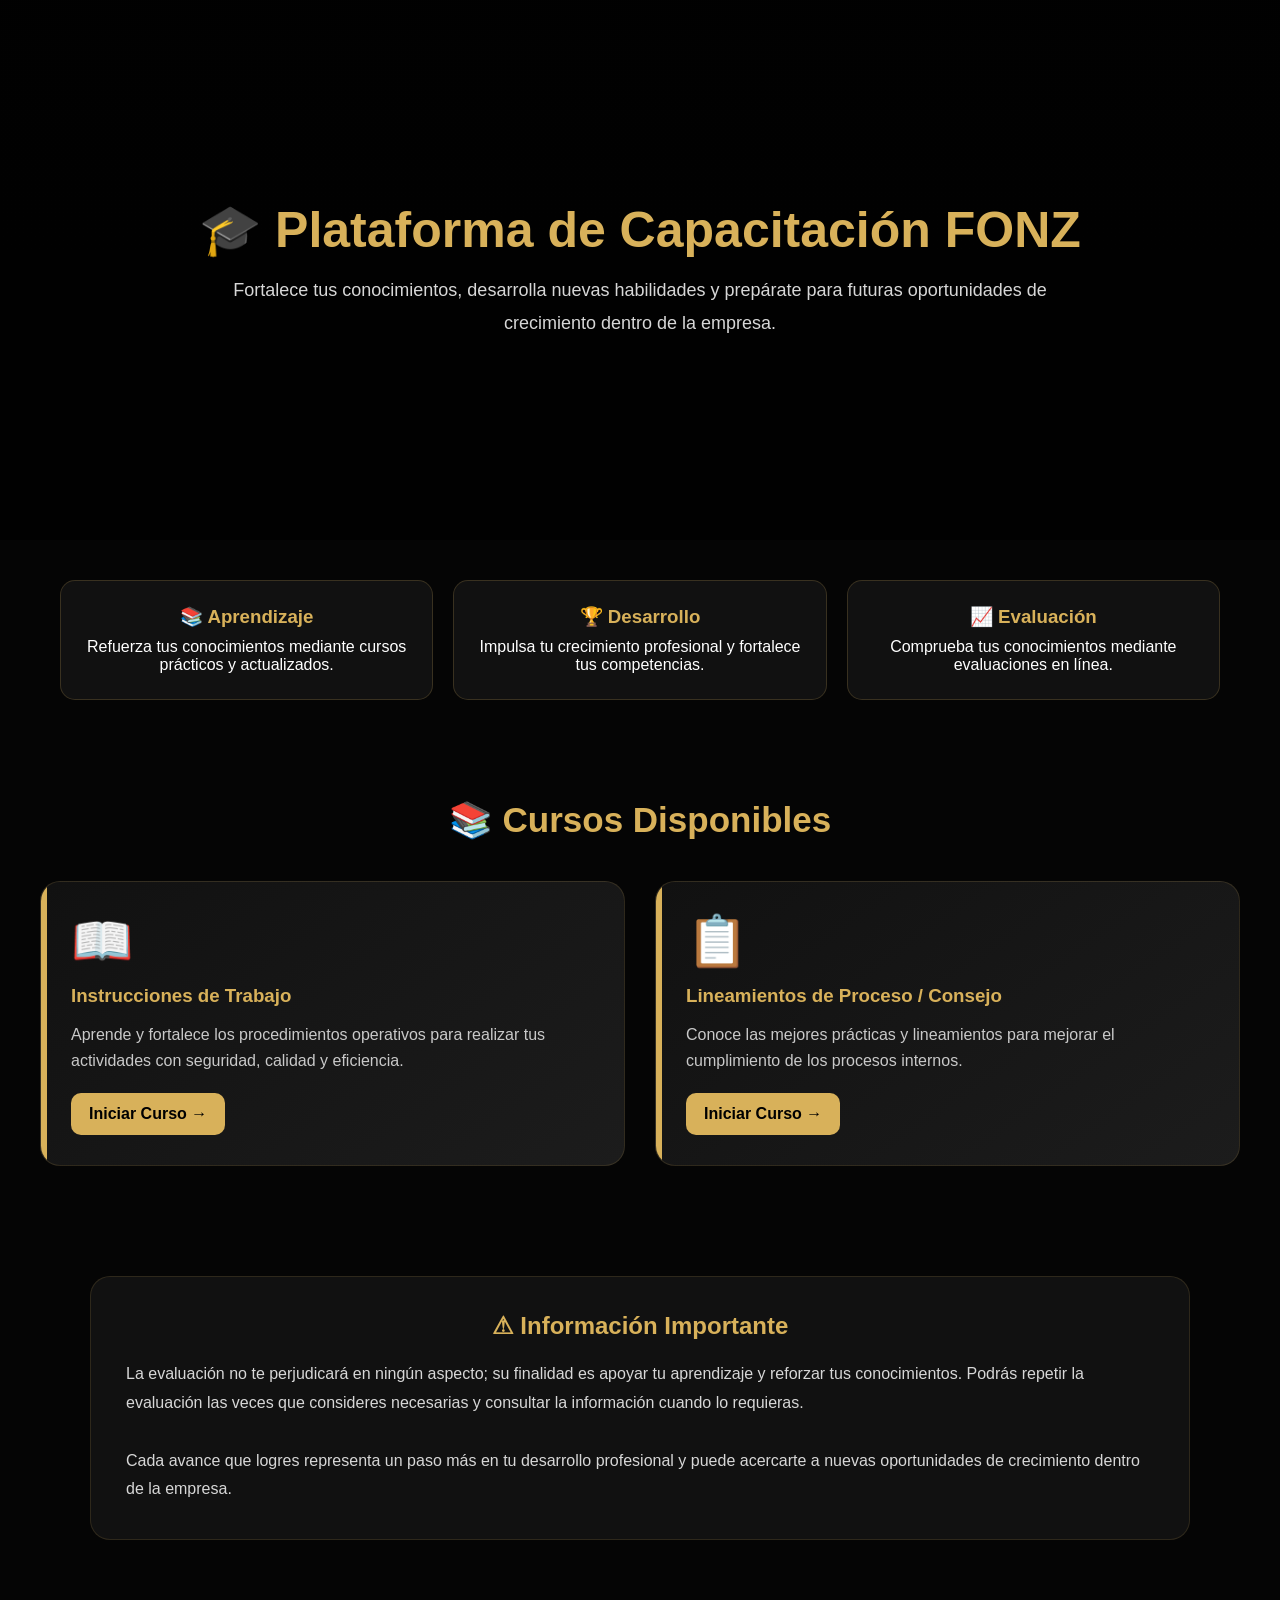
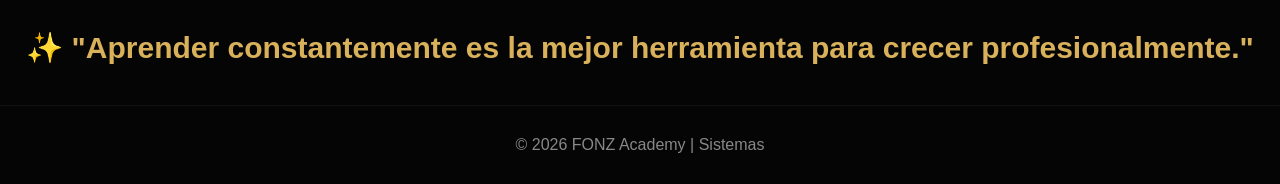
==== index.html @ 70966c22 "inicial" ====
<!DOCTYPE html>

<html lang="es">
<head>
<meta charset="UTF-8">
<meta name="viewport" content="width=device-width, initial-scale=1.0">
<title>FONZ Academy</title>

<style>

*{
    margin:0;
    padding:0;
    box-sizing:border-box;
    font-family:"Segoe UI",sans-serif;
}

body{
    background:#050505;
    color:white;
}

/* HERO */
.hero{
    min-height:60vh;
    display:flex;
    flex-direction:column;
    justify-content:center;
    align-items:center;
    text-align:center;
    padding:60px 20px;
    background:
    linear-gradient(
    rgba(0,0,0,.75),
    rgba(0,0,0,.85)),
    url("https://images.unsplash.com/photo-1516321318423-f06f85e504b3?w=1600");
    background-size:cover;
    background-position:center;
}

.hero h1{
    font-size:50px;
    color:#d8b15a;
    margin-bottom:15px;
}

.hero p{
    max-width:900px;
    color:#d7d7d7;
    line-height:1.8;
    font-size:18px;
}

/* INFO */
.info{
    max-width:1200px;
    margin:auto;
    display:grid;
    grid-template-columns:repeat(auto-fit,minmax(250px,1fr));
    gap:20px;
    padding:40px 20px;
}

.info-card{
    background:#111;
    border:1px solid rgba(216,177,90,.2);
    border-radius:15px;
    padding:25px;
    text-align:center;
}

.info-card h3{
    color:#d8b15a;
    margin-bottom:10px;
}

/* CURSOS */
.cursos{
    padding:60px 20px;
}

.cursos h2{
    text-align:center;
    color:#d8b15a;
    margin-bottom:40px;
    font-size:35px;
}

.contenedor{
    max-width:1200px;
    margin:auto;
    display:grid;
    grid-template-columns:repeat(auto-fit,minmax(320px,1fr));
    gap:30px;
}

/* TARJETAS */
.card{
    background:linear-gradient(145deg,#111,#1c1c1c);
    border-radius:20px;
    padding:30px;
    text-decoration:none;
    color:white;
    position:relative;
    overflow:hidden;
    border:1px solid rgba(216,177,90,.15);
    transition:.3s;
}

.card::before{
    content:"";
    position:absolute;
    top:0;
    left:0;
    width:6px;
    height:100%;
    background:#d8b15a;
}

.card:hover{
    transform:translateY(-10px);
    border-color:#d8b15a;
    box-shadow:0 15px 35px rgba(216,177,90,.25);
}

.card-icon{
    font-size:50px;
    margin-bottom:15px;
}

.card h3{
    color:#d8b15a;
    margin-bottom:15px;
    text-align:left;
}

.card p{
    color:#c9c9c9;
    line-height:1.6;
}

.btn{
    display:inline-block;
    margin-top:20px;
    background:#d8b15a;
    color:black;
    padding:12px 18px;
    border-radius:10px;
    font-weight:bold;
}

/* IMPORTANTE */
.importante{
    max-width:1100px;
    margin:50px auto;
    background:#111;
    border-radius:20px;
    border:1px solid rgba(216,177,90,.15);
    padding:35px;
}

.importante h2{
    color:#d8b15a;
    text-align:center;
    margin-bottom:20px;
}

.importante p{
    line-height:1.8;
    color:#d7d7d7;
}

/* FRASE */
.frase{
    text-align:center;
    padding:40px 20px;
}

.frase h2{
    color:#d8b15a;
    font-size:30px;
}

/* FOOTER */
footer{
    text-align:center;
    padding:30px;
    color:#888;
    border-top:1px solid rgba(255,255,255,.05);
}

/* RESPONSIVE */
@media(max-width:768px){

    .hero h1{
        font-size:32px;
    }

    .hero p{
        font-size:15px;
    }

    .cursos h2{
        font-size:28px;
    }

    .frase h2{
        font-size:22px;
    }

    .contenedor{
        grid-template-columns:1fr;
    }
}

</style>

</head>
<body>

<!-- HERO -->

<section class="hero">


<h1>🎓 Plataforma de Capacitación FONZ</h1>

<p>
    Fortalece tus conocimientos, desarrolla nuevas habilidades y
    prepárate para futuras oportunidades de crecimiento dentro de la empresa.
</p>


</section>

<!-- OBJETIVOS -->

<section class="info">


<div class="info-card">
    <h3>📚 Aprendizaje</h3>
    <p>Refuerza tus conocimientos mediante cursos prácticos y actualizados.</p>
</div>

<div class="info-card">
    <h3>🏆 Desarrollo</h3>
    <p>Impulsa tu crecimiento profesional y fortalece tus competencias.</p>
</div>

<div class="info-card">
    <h3>📈 Evaluación</h3>
    <p>Comprueba tus conocimientos mediante evaluaciones en línea.</p>
</div>


</section>

<!-- CURSOS -->

<section class="cursos">


<h2>📚 Cursos Disponibles</h2>

<div class="contenedor">

    <a href="Introduccion.html" class="card">

        <div class="card-icon">📖</div>

        <h3>Instrucciones de Trabajo</h3>

        <p>
            Aprende y fortalece los procedimientos operativos para
            realizar tus actividades con seguridad, calidad y eficiencia.
        </p>

        <span class="btn">
            Iniciar Curso →
        </span>

    </a>

    <a href="Lineamiento.html" class="card">

        <div class="card-icon">📋</div>

        <h3>Lineamientos de Proceso / Consejo</h3>

        <p>
            Conoce las mejores prácticas y lineamientos para mejorar
            el cumplimiento de los procesos internos.
        </p>

        <span class="btn">
            Iniciar Curso →
        </span>

    </a>

</div>


</section>

<!-- IMPORTANTE -->

<section class="importante">


<h2>⚠ Información Importante</h2>

<p>
    La evaluación no te perjudicará en ningún aspecto; su finalidad es apoyar tu aprendizaje
    y reforzar tus conocimientos. Podrás repetir la evaluación las veces que consideres necesarias
    y consultar la información cuando lo requieras.
    <br><br>
    Cada avance que logres representa un paso más en tu desarrollo profesional y puede acercarte
    a nuevas oportunidades de crecimiento dentro de la empresa.
</p>


</section>

<!-- FRASE -->

<section class="frase">


<h2>
    ✨ "Aprender constantemente es la mejor herramienta para crecer profesionalmente."
</h2>


</section>

<footer>
    © 2026 FONZ Academy | Sistemas
</footer>

</body>
</html>
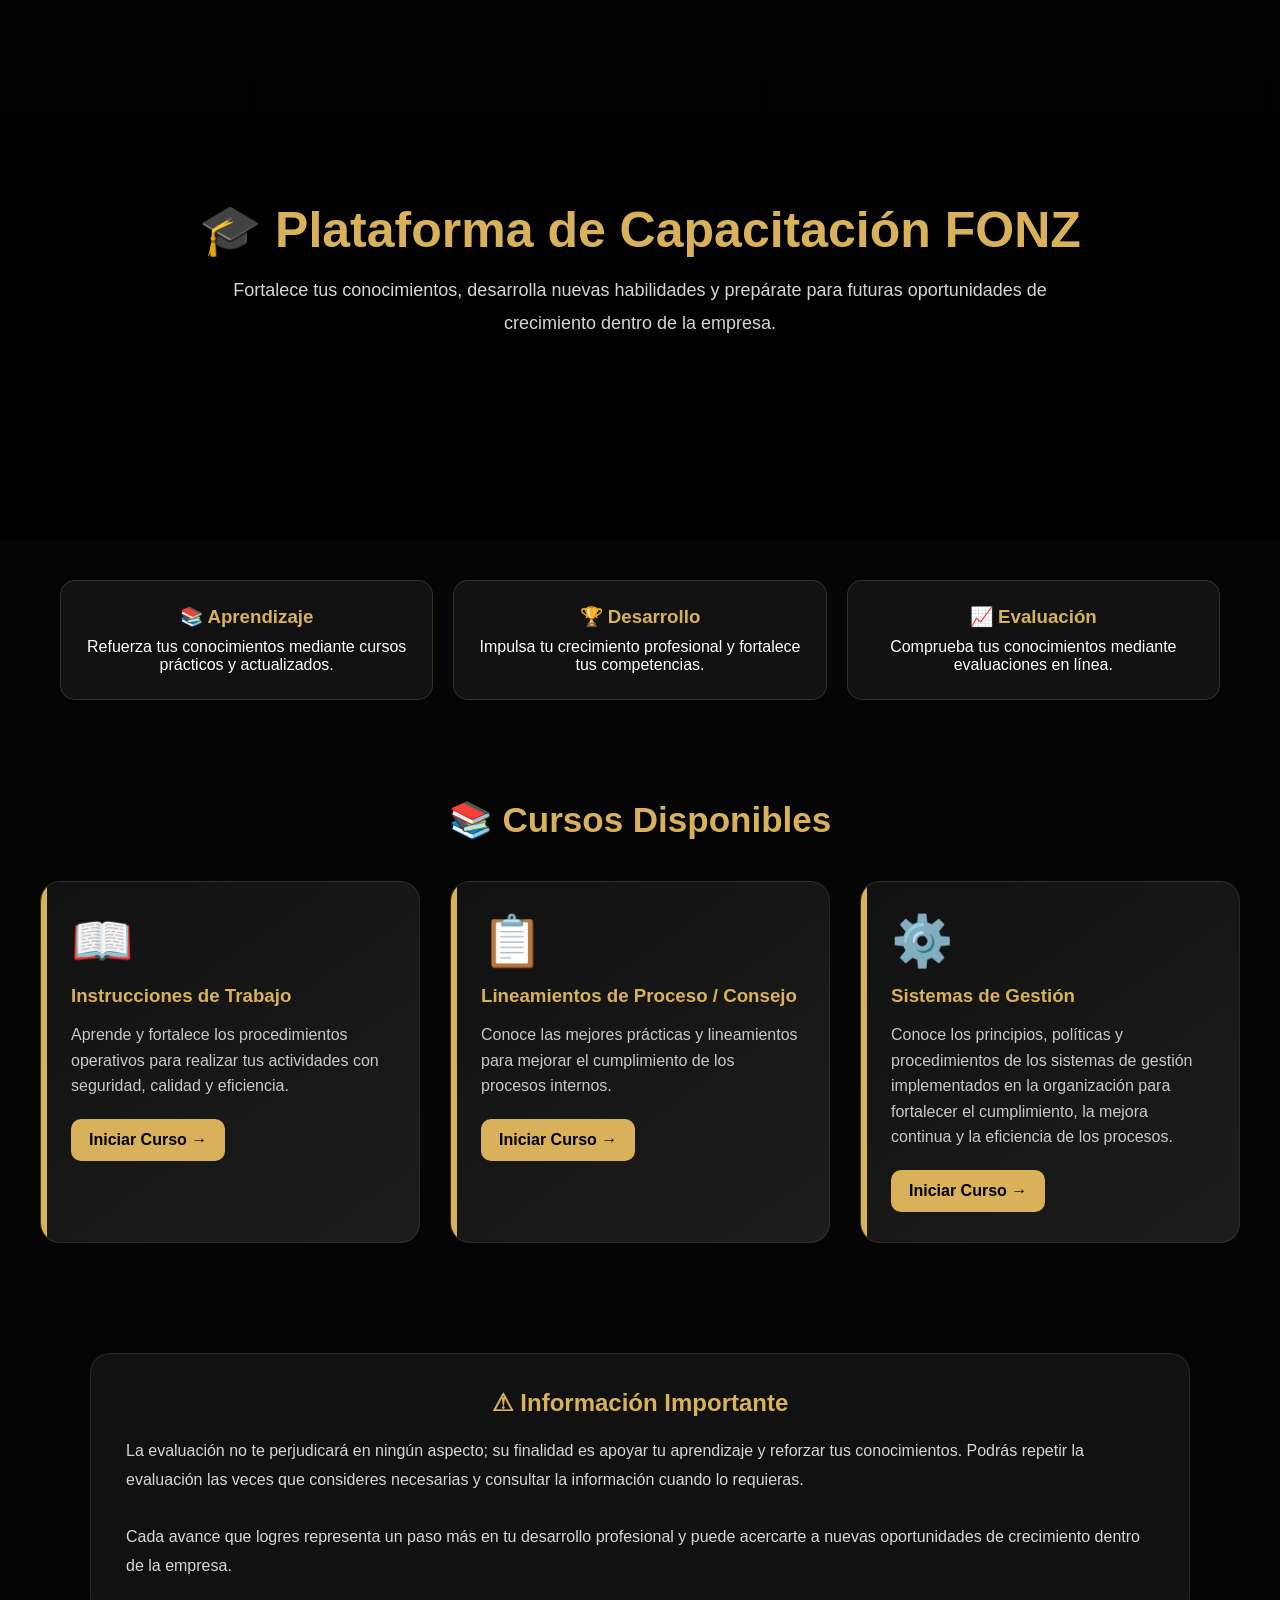
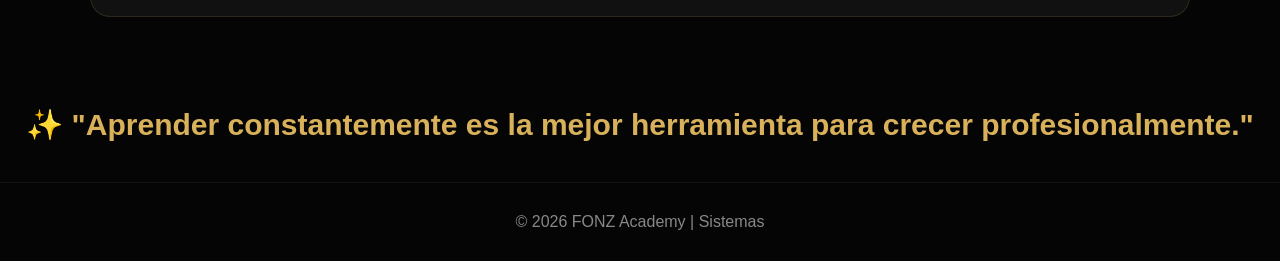
==== commit cb6153d0: "Refactor index.html structure and styles Sistema de Gestion" ====
--- a/index.html
+++ b/index.html
@@ -299,6 +299,24 @@
 
     </a>
 
+    <a href="Sistema.html" class="card">
+
+    <div class="card-icon">⚙️</div>
+
+    <h3>Sistemas de Gestión</h3>
+
+    <p>
+        Conoce los principios, políticas y procedimientos de los sistemas de gestión
+        implementados en la organización para fortalecer el cumplimiento, la mejora
+        continua y la eficiencia de los procesos.
+    </p>
+
+    <span class="btn">
+        Iniciar Curso →
+    </span>
+
+    </a>
+
 </div>
 
 
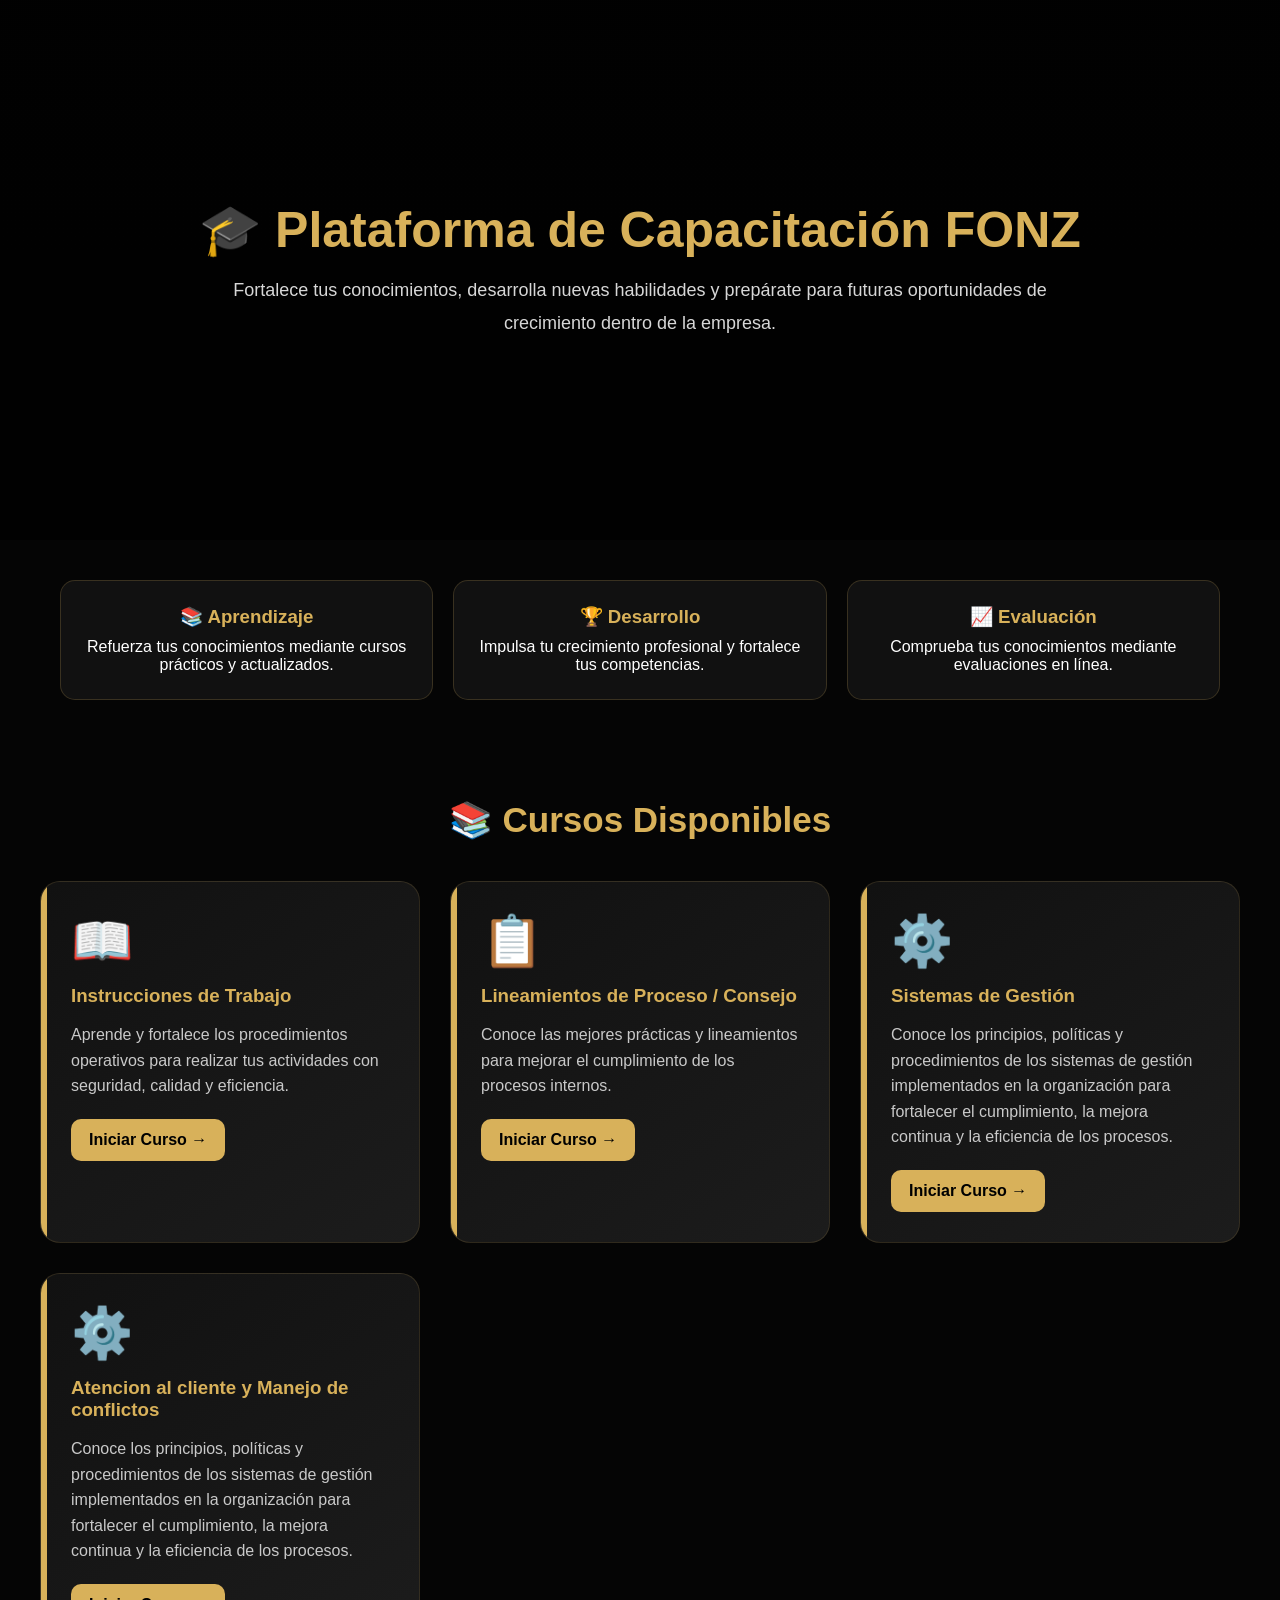
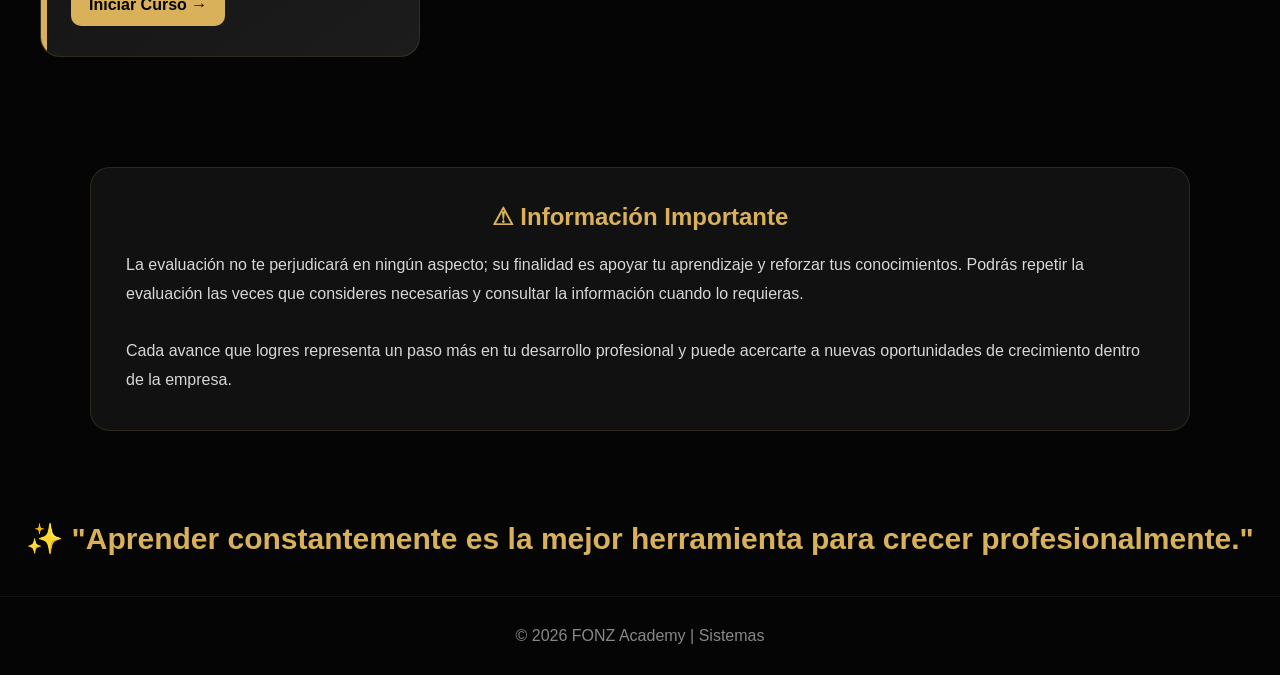
==== commit b401b59a: "Modulo de Atencion al cliente" ====
--- a/index.html
+++ b/index.html
@@ -5,7 +5,15 @@
 <meta charset="UTF-8">
 <meta name="viewport" content="width=device-width, initial-scale=1.0">
 <title>FONZ Academy</title>
-
+<!-- Google tag (gtag.js) -->
+<script async src="https://www.googletagmanager.com/gtag/js?id=G-Y3M87VXXBX"></script>
+<script>
+  window.dataLayer = window.dataLayer || [];
+  function gtag(){dataLayer.push(arguments);}
+  gtag('js', new Date());
+
+  gtag('config', 'G-Y3M87VXXBX');
+</script>
 <style>
 
 *{
@@ -317,6 +325,24 @@
 
     </a>
 
+  <a href="Conflictos.html" class="card">
+
+    <div class="card-icon">⚙️</div>
+
+    <h3>Atencion al cliente y Manejo de conflictos</h3>
+
+    <p>
+        Conoce los principios, políticas y procedimientos de los sistemas de gestión
+        implementados en la organización para fortalecer el cumplimiento, la mejora
+        continua y la eficiencia de los procesos.
+    </p>
+
+    <span class="btn">
+        Iniciar Curso →
+    </span>
+
+    </a>
+
 </div>
 
 
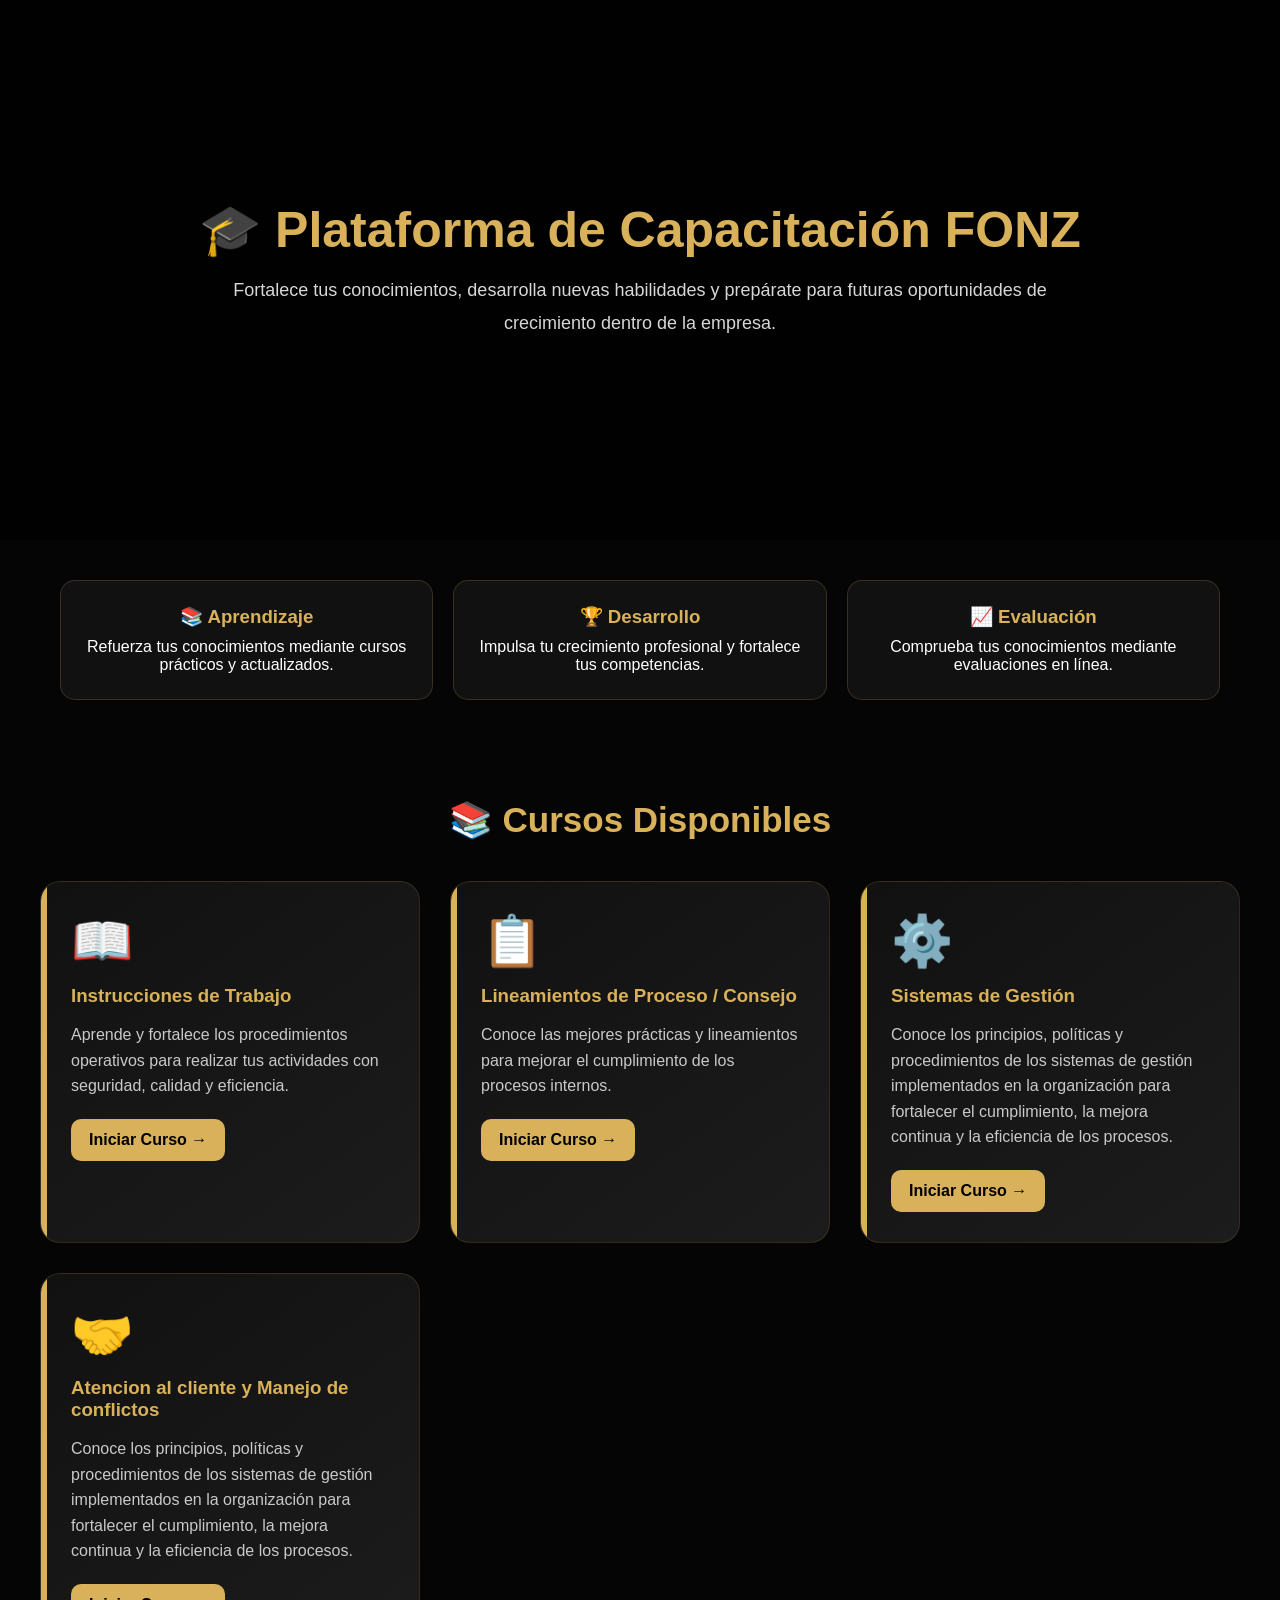
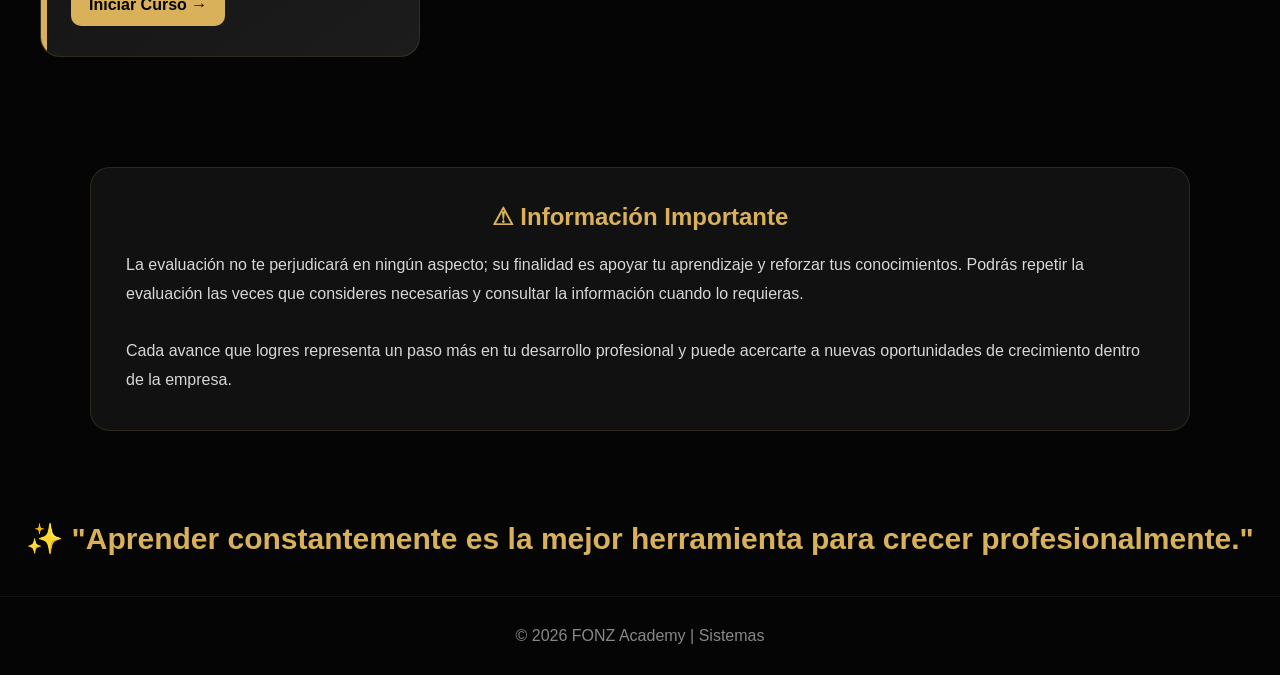
==== commit a9d39143: "Icono" ====
--- a/index.html
+++ b/index.html
@@ -327,7 +327,7 @@
 
   <a href="Conflictos.html" class="card">
 
-    <div class="card-icon">⚙️</div>
+    <div class="card-icon">🤝</div>
 
     <h3>Atencion al cliente y Manejo de conflictos</h3>
 
